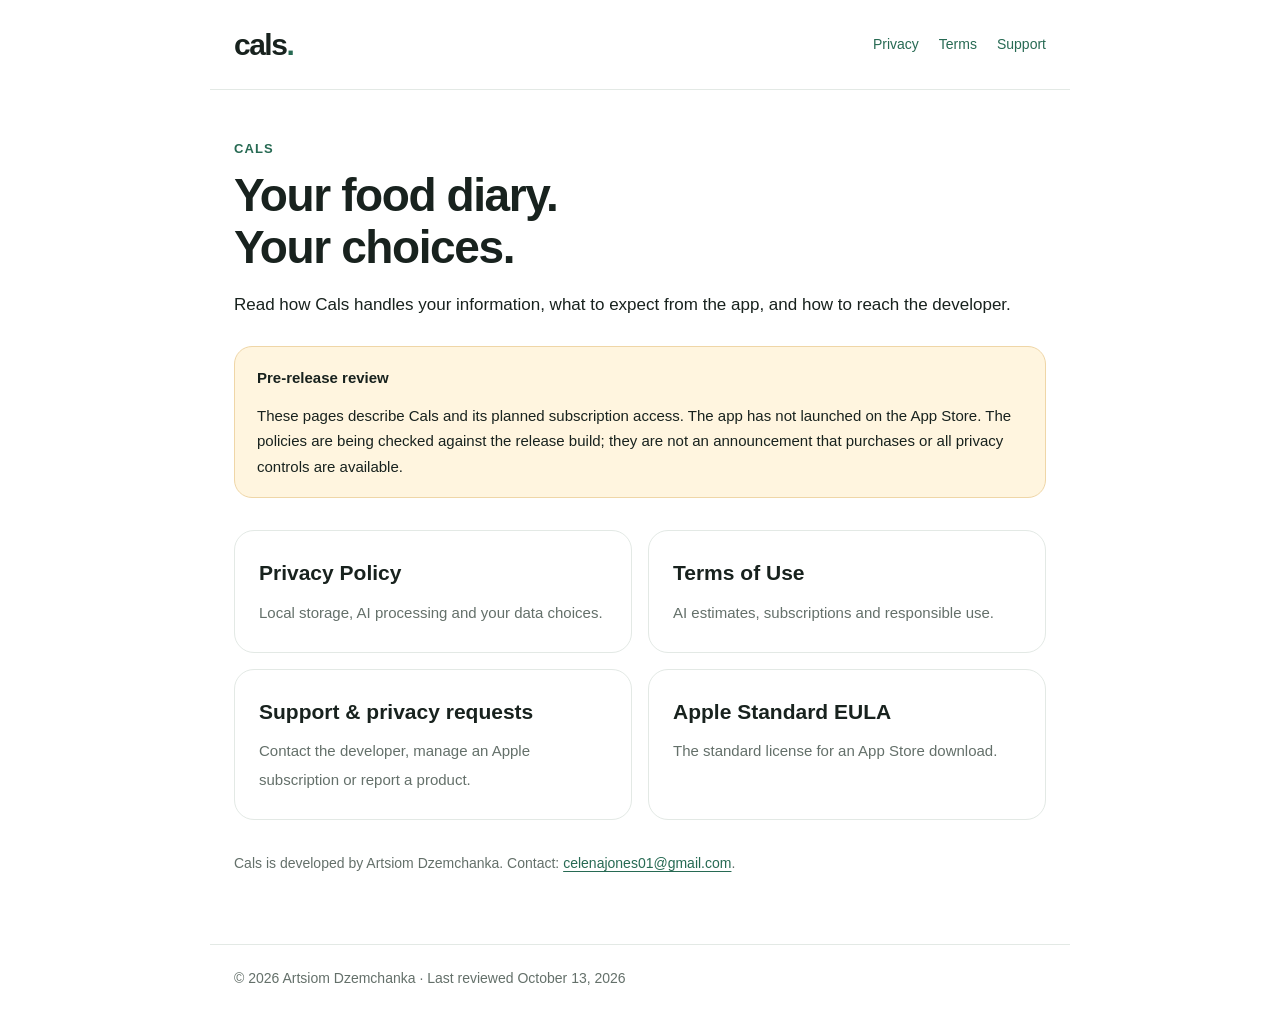
==== index.html @ bc52d208 "Publish Cals pre-release privacy, terms and support pages" ====
<!doctype html>
<html lang="en">
<head>
  <meta charset="utf-8"><meta name="viewport" content="width=device-width, initial-scale=1">
  <meta name="description" content="Privacy, terms and support for the Cals nutrition app.">
  <meta name="robots" content="noindex, nofollow"><meta name="referrer" content="no-referrer">
  <title>Cals · Privacy, terms & support</title><link rel="stylesheet" href="styles.css">
</head>
<body>
<a class="skip" href="#main">Skip to content</a>
<header><a class="brand" href="index.html">cals<span>.</span></a><nav aria-label="Main"><a href="privacy.html">Privacy</a><a href="terms.html">Terms</a><a href="support.html">Support</a></nav></header>
<main id="main">
  <p class="eyebrow">Cals</p><h1>Your food diary.<br>Your choices.</h1>
  <p>Read how Cals handles your information, what to expect from the app, and how to reach the developer.</p>
  <div class="notice"><strong>Pre-release review</strong><p>These pages describe Cals and its planned subscription access. The app has not launched on the App Store. The policies are being checked against the release build; they are not an announcement that purchases or all privacy controls are available.</p></div>
  <div class="cards">
    <a class="card" href="privacy.html"><strong>Privacy Policy</strong><span>Local storage, AI processing and your data choices.</span></a>
    <a class="card" href="terms.html"><strong>Terms of Use</strong><span>AI estimates, subscriptions and responsible use.</span></a>
    <a class="card" href="support.html"><strong>Support & privacy requests</strong><span>Contact the developer, manage an Apple subscription or report a product.</span></a>
    <a class="card" href="https://www.apple.com/legal/internet-services/itunes/dev/stdeula/"><strong>Apple Standard EULA</strong><span>The standard license for an App Store download.</span></a>
  </div>
  <p class="small">Cals is developed by Artsiom Dzemchanka. Contact: <a href="mailto:celenajones01@gmail.com">celenajones01@gmail.com</a>.</p>
</main>
<footer>© 2026 Artsiom Dzemchanka · Last reviewed October 13, 2026</footer>
</body></html>
---- styles.css ----
:root { color-scheme: light; --ink: #18221e; --muted: #64706a; --green: #276a53; --line: #e3e9e5; --paper: #fff; --wash: #f4f7f4; }
* { box-sizing: border-box; }
html { scroll-behavior: smooth; }
body { margin: 0; color: var(--ink); background: var(--paper); font: 17px/1.7 -apple-system, BlinkMacSystemFont, "Segoe UI", sans-serif; }
a { color: var(--green); text-underline-offset: 3px; overflow-wrap: anywhere; }
a:hover { text-decoration-thickness: 2px; }
a:focus-visible { outline: 3px solid #b5d7c5; outline-offset: 4px; border-radius: 4px; }
.skip { position: absolute; left: -10000px; }
.skip:focus { left: 1rem; top: 1rem; background: white; padding: .5rem 1rem; z-index: 2; }
header, main, footer { max-width: 860px; margin: 0 auto; padding-left: 24px; padding-right: 24px; }
header { display: flex; align-items: center; justify-content: space-between; gap: 18px; min-height: 90px; border-bottom: 1px solid var(--line); }
.brand { font-size: 30px; font-weight: 750; letter-spacing: -1.5px; color: var(--ink); text-decoration: none; }
.brand span { color: var(--green); }
nav { display: flex; flex-wrap: wrap; gap: 20px; font-size: 14px; }
nav a { text-decoration: none; padding: 8px 0; }
nav a[aria-current="page"] { font-weight: 700; }
main { padding-top: 48px; padding-bottom: 56px; }
.eyebrow { color: var(--green); font-size: 13px; font-weight: 700; letter-spacing: 1.1px; text-transform: uppercase; margin: 0 0 10px; }
h1 { font-size: clamp(32px, 6vw, 46px); line-height: 1.12; letter-spacing: -1.4px; margin: 0 0 18px; }
h2 { font-size: 24px; line-height: 1.3; letter-spacing: -.4px; margin: 38px 0 12px; }
h3 { font-size: 19px; margin: 24px 0 8px; }
p, ul, ol { margin: 12px 0; }
li { padding-left: 3px; margin: 6px 0; }
.meta, footer, .small { color: var(--muted); font-size: 14px; }
.notice { background: #fff5df; border: 1px solid #efd6a7; border-radius: 18px; padding: 18px 22px; margin: 26px 0; font-size: 15px; }
.summary { background: var(--wash); border-radius: 20px; padding: 22px 26px; margin: 28px 0; }
.summary p:first-child, .notice p:first-child { margin-top: 0; }
.summary p:last-child, .notice p:last-child { margin-bottom: 0; }
.toc { padding: 0; list-style: none; columns: 2; column-gap: 28px; font-size: 15px; }
.toc li { break-inside: avoid; }
.table-wrap { overflow-x: auto; }
table { width: 100%; border-collapse: collapse; font-size: 15px; margin: 18px 0; }
th { text-align: left; background: var(--wash); }
th, td { padding: 16px; border: 1px solid var(--line); vertical-align: top; }
.cards { display: grid; grid-template-columns: repeat(2, minmax(0, 1fr)); gap: 16px; margin: 32px 0; }
.card { display: block; padding: 24px; border: 1px solid var(--line); border-radius: 20px; text-decoration: none; color: var(--ink); }
.card:hover { background: var(--wash); }
.card strong { display: block; font-size: 21px; margin-bottom: 8px; }
.card span { font-size: 15px; color: var(--muted); }
footer { padding-top: 22px; padding-bottom: 28px; border-top: 1px solid var(--line); }
section { scroll-margin-top: 24px; }
@media (max-width: 560px) { body { font-size: 16px; } header { align-items: flex-start; padding-top: 18px; padding-bottom: 18px; min-height: 0; } nav { max-width: 220px; justify-content: flex-end; gap: 5px 16px; } main { padding-top: 32px; } .toc { columns: 1; } .cards { grid-template-columns: 1fr; } th, td { padding: 11px; } .summary { padding: 18px; } }
@media print { header, .skip, .toc { display: none; } main { padding: 0; max-width: none; } body { font-size: 11pt; } h1 { font-size: 24pt; } h2 { break-after: avoid; font-size: 15pt; } a { color: inherit; } .notice, .summary { border: 1px solid #ccc; } }
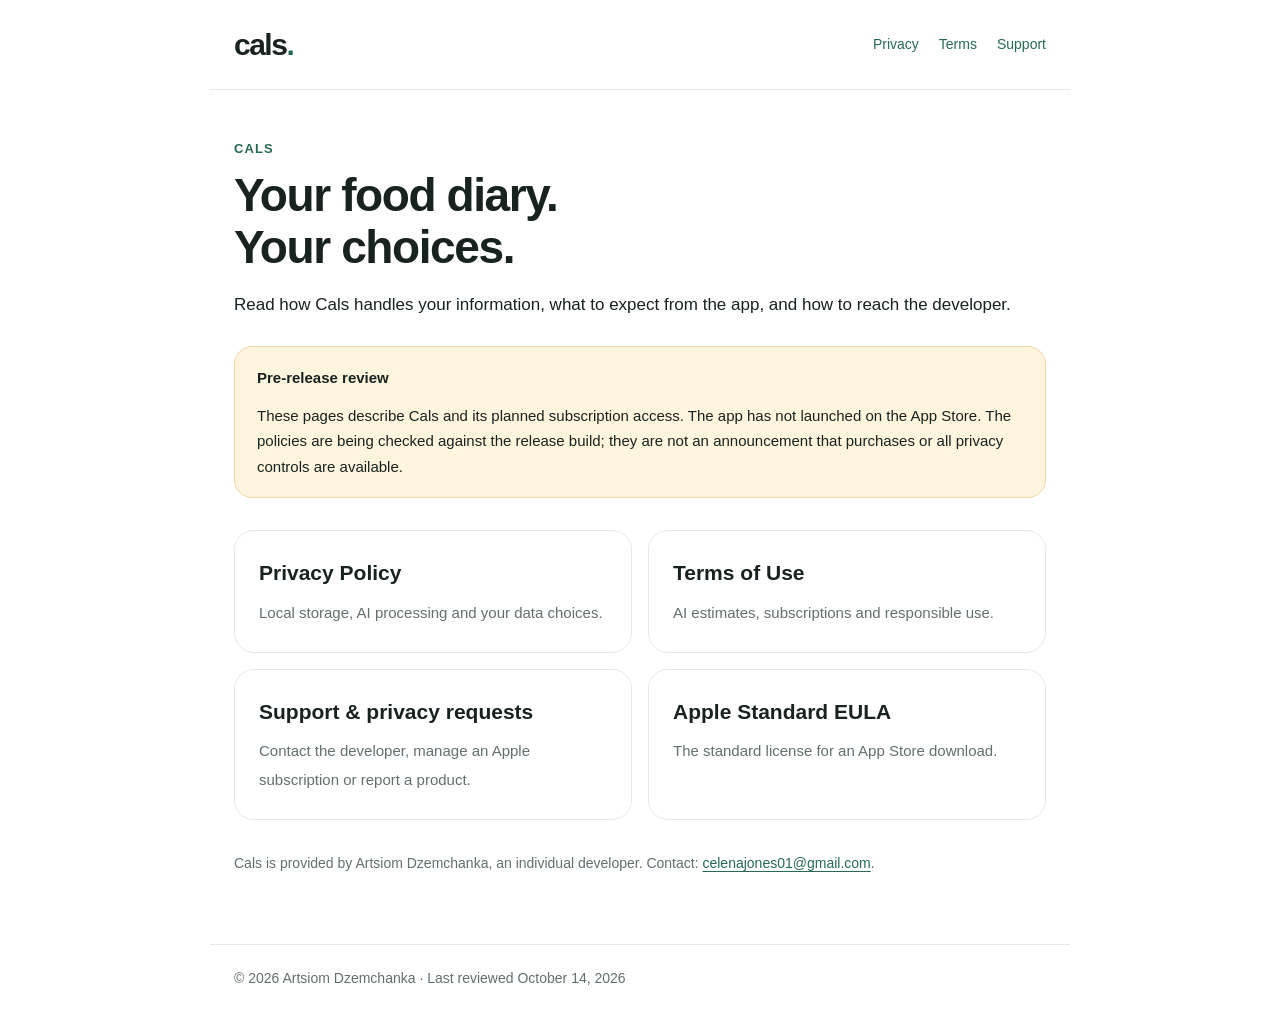
==== commit 9bd1b3a5: "Clarify individual developer and reuse released-app legal approach" ====
--- a/index.html
+++ b/index.html
@@ -19,7 +19,7 @@
     <a class="card" href="support.html"><strong>Support & privacy requests</strong><span>Contact the developer, manage an Apple subscription or report a product.</span></a>
     <a class="card" href="https://www.apple.com/legal/internet-services/itunes/dev/stdeula/"><strong>Apple Standard EULA</strong><span>The standard license for an App Store download.</span></a>
   </div>
-  <p class="small">Cals is developed by Artsiom Dzemchanka. Contact: <a href="mailto:celenajones01@gmail.com">celenajones01@gmail.com</a>.</p>
+  <p class="small">Cals is provided by Artsiom Dzemchanka, an individual developer. Contact: <a href="mailto:celenajones01@gmail.com">celenajones01@gmail.com</a>.</p>
 </main>
-<footer>© 2026 Artsiom Dzemchanka · Last reviewed October 13, 2026</footer>
+<footer>© 2026 Artsiom Dzemchanka · Last reviewed October 14, 2026</footer>
 </body></html>
